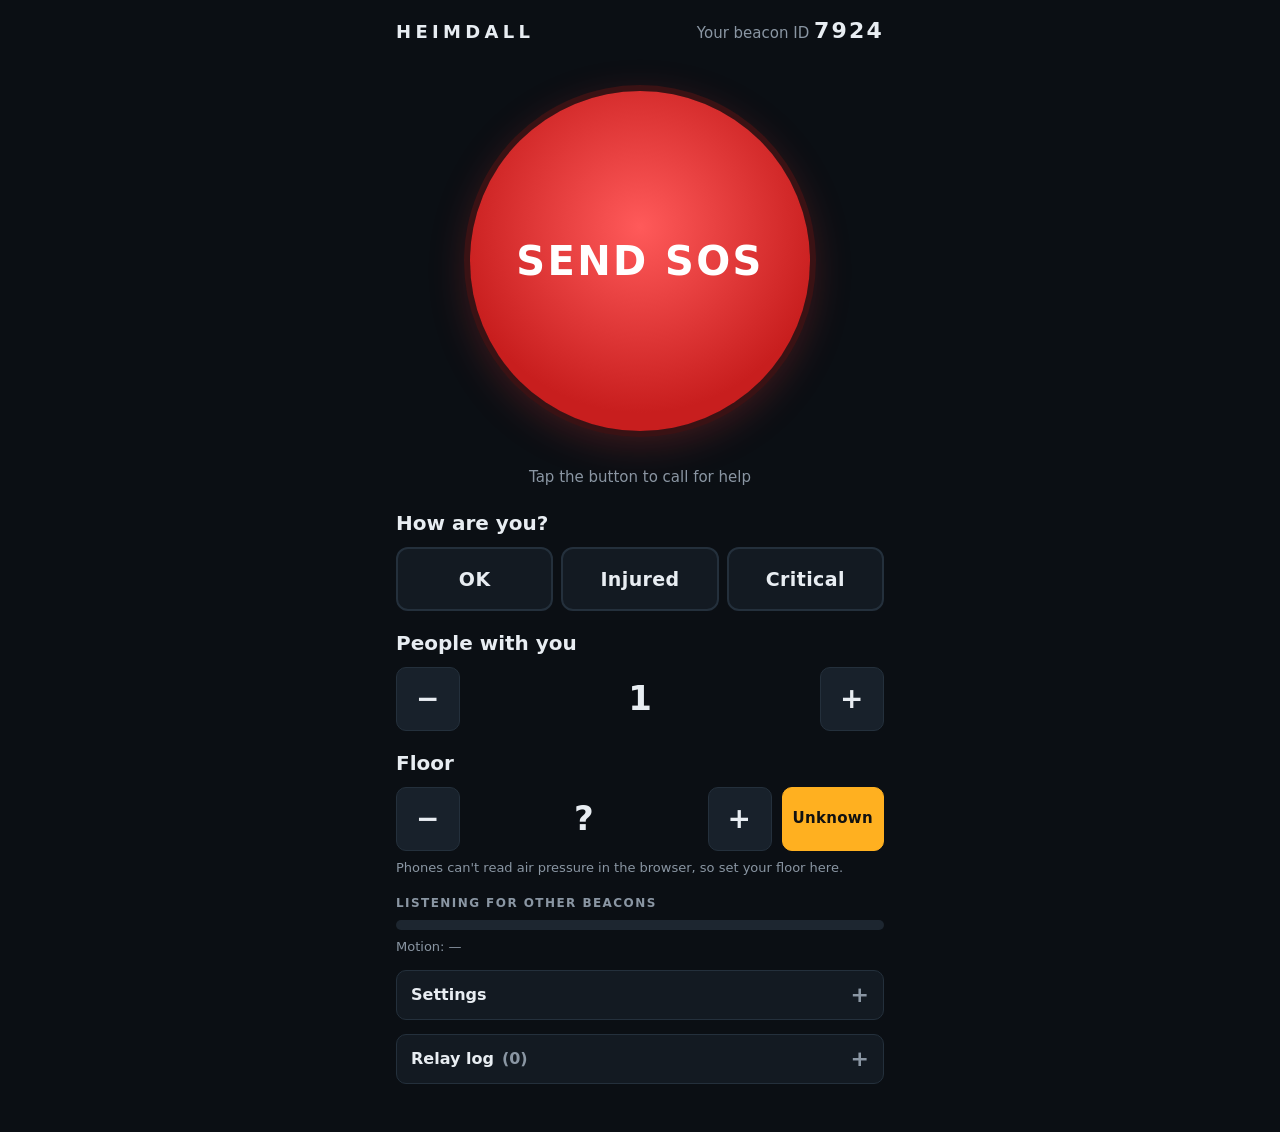
==== web/victim.html @ 30655db0 "G1: phone web app screens (role picker, operator, victim) with mock data Co-Authored-By: Claude Opus" ====
<!doctype html>
<html lang="en">
<head>
  <meta charset="utf-8">
  <meta name="viewport" content="width=device-width, initial-scale=1, viewport-fit=cover">
  <meta name="theme-color" content="#0b0f14">
  <title>HEIMDALL · SOS</title>
  <link rel="icon" href="data:,">
  <link rel="stylesheet" href="css/heimdall.css">
</head>
<body>
  <div class="knock-banner hidden" id="knock-banner" role="alert">
    Rescuers are near.<small>Tap 3 times on something hard.</small>
  </div>

  <div class="overlay hidden" id="fall-overlay" role="alertdialog" aria-labelledby="fall-title">
    <h2 id="fall-title">Fall detected</h2>
    <div>Sending SOS in</div>
    <div class="big" id="fall-sec">10</div>
    <div>seconds</div>
    <button type="button" class="btn" id="fall-cancel">Cancel</button>
  </div>

  <main class="vic">
    <header class="vic-head">
      <span class="brand">HEIMDALL</span>
      <span class="myid">Your beacon ID <b id="my-id">----</b></span>
    </header>

    <div class="sos-wrap" id="sos-wrap">
      <span class="ring"></span><span class="ring"></span><span class="ring"></span>
      <button type="button" class="sos" id="sos" aria-pressed="false">SEND SOS</button>
    </div>
    <div class="beacon-line" id="beacon-line" aria-live="polite"></div>
    <div class="err hidden" id="err" role="alert"></div>

    <section class="vsec" aria-labelledby="h-status">
      <h2 id="h-status">How are you?</h2>
      <div class="status-row">
        <button type="button" class="stbtn" data-s="ok" aria-pressed="false">OK</button>
        <button type="button" class="stbtn" data-s="injured" aria-pressed="false">Injured</button>
        <button type="button" class="stbtn" data-s="critical" aria-pressed="false">Critical</button>
      </div>
    </section>

    <section class="vsec" aria-labelledby="h-people">
      <h2 id="h-people">People with you</h2>
      <div class="stepper">
        <button type="button" class="btn" id="people-minus" aria-label="Fewer people">&minus;</button>
        <span class="val" id="people-val">1</span>
        <button type="button" class="btn" id="people-plus" aria-label="More people">+</button>
      </div>
    </section>

    <section class="vsec" aria-labelledby="h-floor">
      <h2 id="h-floor">Floor</h2>
      <div class="stepper">
        <button type="button" class="btn" id="floor-minus" aria-label="Lower floor">&minus;</button>
        <span class="val" id="floor-val">?</span>
        <button type="button" class="btn" id="floor-plus" aria-label="Higher floor">+</button>
        <button type="button" class="btn unk" id="floor-unk">Unknown</button>
      </div>
      <p class="note">Phones can't read air pressure in the browser, so set your floor here.</p>
    </section>

    <section class="vsec">
      <p class="label">Listening for other beacons</p>
      <div class="meter"><i id="mic-meter"></i></div>
      <p class="note" id="motion-line">Motion: —</p>
    </section>

    <details class="fold" id="settings">
      <summary>Settings</summary>
      <div class="fold-body">
        <div class="toggle-row"><span>Relay other beacons<small>Repeat SOS calls this phone hears</small></span>
          <label class="switch"><input type="checkbox" id="set-relay" aria-label="Relay other beacons"><i></i></label></div>
        <div class="toggle-row"><span>Auto-SOS on fall<small>Start the SOS after a hard fall</small></span>
          <label class="switch"><input type="checkbox" id="set-fall" aria-label="Auto-SOS on fall"><i></i></label></div>
        <div class="toggle-row"><span>Demo speed<small>8-second bursts</small></span>
          <label class="switch"><input type="checkbox" id="set-demo" aria-label="Demo speed"><i></i></label></div>
        <div class="toggle-row"><span>Beacon ID<small>4 characters, 0-9 and A-F</small></span>
          <span class="id-edit"><input id="set-id" maxlength="4" autocomplete="off" spellcheck="false" aria-label="Beacon ID"><button type="button" class="btn" id="set-id-save">Save</button></span></div>
      </div>
    </details>

    <details class="fold" id="relay-fold">
      <summary>Relay log <span class="count" id="log-count">(0)</span></summary>
      <div class="fold-body">
        <ul class="log" id="log"></ul>
        <p class="log-empty" id="log-empty">Nothing heard yet.</p>
      </div>
    </details>
  </main>

  <script src="js/ui-victim.js"></script>
  <script>
    const MOCK = new URLSearchParams(location.search).has('mock') || location.protocol === 'file:';
    const files = MOCK ? ['js/mock.js'] : ['js/heimdall-modem.js', 'js/victim-logic.js'];
    for (const f of files) { const s = document.createElement('script'); s.src = f; s.async = false; document.body.appendChild(s); }
  </script>
</body>
</html>
---- web/css/heimdall.css ----
/* HEIMDALL — shared styles. Dark, night-ops theme. No web fonts, no external assets. */
:root {
  --bg: #0b0f14;
  --panel: #131a22;
  --panel-2: #18212b;
  --line: #24303c;
  --text: #e8edf2;
  --muted: #8a96a3;
  --accent: #ffb020;
  --critical: #ff4d4d;
  --injured: #ff8a3d;
  --noresp: #8aa4c8;
  --ok: #39d98a;
  --relayed: #a78bfa;
  --off: #55606b;
  --radius: 10px;
  --tap: 48px;
}

* { box-sizing: border-box; }
html, body { margin: 0; padding: 0; }
body {
  background: var(--bg);
  color: var(--text);
  font-family: system-ui, -apple-system, "Segoe UI", Roboto, sans-serif;
  font-size: 16px;
  line-height: 1.4;
  -webkit-font-smoothing: antialiased;
  -webkit-tap-highlight-color: transparent;
  min-height: 100vh;
  overflow-x: hidden;
}
.num, .tabular { font-variant-numeric: tabular-nums; }
button, input, select { font: inherit; color: inherit; }
button { cursor: pointer; }
a { color: var(--accent); }
.muted { color: var(--muted); }
.hidden { display: none !important; }
:focus-visible { outline: 2px solid var(--accent); outline-offset: 2px; }

.panel {
  background: var(--panel);
  border: 1px solid var(--line);
  border-radius: var(--radius);
  padding: 14px;
}
.label {
  font-size: 12px;
  letter-spacing: 0.12em;
  text-transform: uppercase;
  color: var(--muted);
  margin: 0 0 8px;
  font-weight: 600;
}
.btn {
  min-height: var(--tap);
  min-width: var(--tap);
  padding: 0 18px;
  border-radius: var(--radius);
  border: 1px solid var(--line);
  background: var(--panel-2);
  font-weight: 600;
  letter-spacing: 0.02em;
}
.btn:active { transform: translateY(1px); }
.btn.on { background: var(--accent); color: #111; border-color: var(--accent); }

/* ---------- Role picker ---------- */
.picker {
  max-width: 460px;
  margin: 0 auto;
  padding: 48px 16px 32px;
  min-height: 100vh;
  display: flex;
  flex-direction: column;
  align-items: center;
  text-align: center;
}
.picker .mark { width: 112px; height: 112px; margin-bottom: 20px; }
.wordmark {
  font-size: 40px;
  font-weight: 800;
  letter-spacing: 0.28em;
  margin: 0;
  padding-left: 0.28em; /* optically center tracked text */
}
.tagline { color: var(--muted); margin: 8px 0 40px; font-size: 16px; }
.role-btn {
  display: flex;
  align-items: center;
  gap: 16px;
  width: 100%;
  min-height: 84px;
  padding: 16px 20px;
  margin-bottom: 14px;
  border-radius: 14px;
  border: 1px solid var(--line);
  background: var(--panel);
  text-decoration: none;
  color: var(--text);
  text-align: left;
}
.role-btn:active { transform: translateY(1px); }
.role-btn svg { flex: 0 0 auto; }
.role-btn strong { display: block; font-size: 20px; }
.role-btn span { color: var(--muted); font-size: 14px; }
.role-btn.help { border-color: var(--critical); background: #2a1215; }
.role-btn.help strong { color: #ff8080; }
.role-btn.op { border-color: #4a3a14; }
.role-btn.op strong { color: var(--accent); }
.coming { margin-top: 10px; color: var(--muted); font-size: 14px; text-decoration: none; padding: 14px; }
.warn {
  margin-top: 24px;
  padding: 10px 14px;
  border-radius: var(--radius);
  border: 1px solid #5a4313;
  background: #241b08;
  color: var(--accent);
  font-size: 14px;
}
.foot { margin-top: auto; padding-top: 32px; font-size: 12px; color: var(--off); letter-spacing: 0.1em; }

/* ---------- Status chips ---------- */
.chip {
  display: inline-flex;
  align-items: center;
  gap: 6px;
  padding: 3px 10px;
  border-radius: 999px;
  font-size: 12px;
  font-weight: 700;
  letter-spacing: 0.06em;
  text-transform: uppercase;
  border: 1px solid currentColor;
  white-space: nowrap;
}
.s-critical { color: var(--critical); }
.s-injured { color: var(--injured); }
.s-no_response { color: var(--noresp); }
.s-ok { color: var(--ok); }
.relay { color: var(--relayed); }

/* ---------- Operator ---------- */
.op-top {
  position: sticky;
  top: 0;
  z-index: 10;
  background: var(--bg);
  border-bottom: 1px solid var(--line);
  padding: 10px 16px;
  display: flex;
  flex-wrap: wrap;
  align-items: center;
  gap: 8px 12px;
}
.op-title { font-weight: 800; letter-spacing: 0.16em; font-size: 15px; margin-right: auto; }
.op-title span { color: var(--muted); font-weight: 600; letter-spacing: 0.04em; }
.pill {
  display: inline-flex; align-items: center; gap: 6px;
  padding: 4px 10px; border-radius: 999px; font-size: 12px; font-weight: 700;
  letter-spacing: 0.08em; text-transform: uppercase; border: 1px solid var(--line);
  background: var(--panel);
}
.pill::before { content: ""; width: 8px; height: 8px; border-radius: 50%; background: currentColor; }
.pill.live { color: var(--ok); }
.pill.mock { color: var(--accent); }
.pill.lost { color: var(--critical); animation: blink 1s steps(2) infinite; }
.pill.connecting { color: var(--noresp); }
.topchip { font-size: 13px; color: var(--muted); white-space: nowrap; }
.topchip b { color: var(--text); font-weight: 600; }
.compass { display: inline-flex; align-items: center; gap: 6px; }
.compass svg { width: 22px; height: 22px; }
.mode-toggle { display: inline-flex; border: 1px solid var(--line); border-radius: var(--radius); overflow: hidden; }
.mode-toggle button {
  min-height: 40px; min-width: 64px; padding: 0 12px; border: 0; background: var(--panel);
  font-size: 13px; font-weight: 700; letter-spacing: 0.08em; color: var(--muted);
}
.mode-toggle button.on { background: var(--accent); color: #111; }
.health { display: inline-flex; gap: 8px; align-items: center; }
.hdot { display: inline-flex; align-items: center; gap: 4px; font-size: 11px; color: var(--muted); text-transform: uppercase; letter-spacing: 0.06em; }
.hdot i { width: 9px; height: 9px; border-radius: 50%; background: var(--off); display: inline-block; }
.hdot.ok i { background: var(--ok); }
.hdot.error i { background: var(--critical); box-shadow: 0 0 6px var(--critical); }

.op-main {
  padding: 12px 16px 32px;
  display: grid;
  gap: 12px;
  grid-template-columns: minmax(0, 1fr);
  max-width: 1400px;
  margin: 0 auto;
}
.op-col { display: grid; gap: 12px; align-content: start; min-width: 0; }
@media (min-width: 900px) {
  .op-main { grid-template-columns: minmax(0, 1.1fr) minmax(0, 1fr); }
}

.thermal-wrap {
  position: relative;
  width: 100%;
  aspect-ratio: 4 / 3;
  background: #000;
  border-radius: var(--radius);
  overflow: hidden;
  border: 1px solid var(--line);
}
.thermal-wrap > canvas, .thermal-wrap > img {
  /* fill (not cover) so normalized hotspot boxes line up with the image */
  position: absolute; inset: 0; width: 100%; height: 100%; object-fit: fill; display: block;
}
.thermal-tag {
  position: absolute; padding: 3px 8px; font-size: 12px; font-weight: 700;
  background: rgba(0, 0, 0, 0.6); border-radius: 6px; letter-spacing: 0.04em;
  font-variant-numeric: tabular-nums;
}
.thermal-tag.tl { top: 8px; left: 8px; color: var(--accent); }
.thermal-tag.tr { top: 8px; right: 8px; }
.thermal-tag.bl { bottom: 8px; left: 8px; color: var(--muted); }

.dial-panel { text-align: center; }
.dial { width: 100%; max-width: 340px; aspect-ratio: 1; margin: 0 auto; display: block; }
.instr {
  font-size: clamp(30px, 9vw, 44px);
  font-weight: 800;
  letter-spacing: 0.04em;
  margin: 8px 0 2px;
  color: var(--accent);
  font-variant-numeric: tabular-nums;
}
.instr.idle { color: var(--muted); font-size: 22px; }
.instr-sub { color: var(--muted); font-size: 14px; font-variant-numeric: tabular-nums; }
.instr-note { font-size: 13px; margin-top: 6px; }
.instr-note.relay { color: var(--relayed); }
.target-name { font-size: 13px; color: var(--muted); letter-spacing: 0.08em; text-transform: uppercase; margin-bottom: 2px; }
.target-name b { color: var(--text); }

.queue { display: grid; gap: 8px; }
.queue-empty { color: var(--muted); font-size: 14px; padding: 8px 0; }
.vcard {
  display: block; width: 100%; text-align: left;
  background: var(--panel-2); border: 1px solid var(--line); border-radius: var(--radius);
  padding: 12px; min-height: var(--tap); border-left-width: 4px;
}
.vcard.sel { outline: 2px solid var(--accent); outline-offset: -1px; }
.vcard.bl-critical { border-left-color: var(--critical); }
.vcard.bl-injured { border-left-color: var(--injured); }
.vcard.bl-no_response { border-left-color: var(--noresp); }
.vcard.bl-ok { border-left-color: var(--ok); }
.vcard.stopped { border-color: var(--critical); animation: pulse 1.2s ease-in-out infinite; }
.vrow { display: flex; align-items: center; gap: 8px; flex-wrap: wrap; }
.vrow + .vrow { margin-top: 6px; }
.vid { font-size: 20px; font-weight: 800; letter-spacing: 0.08em; font-variant-numeric: tabular-nums; }
.vbear { margin-left: auto; font-size: 18px; font-weight: 700; font-variant-numeric: tabular-nums; }
.vmeta { font-size: 13px; color: var(--muted); font-variant-numeric: tabular-nums; }
.vmeta b { color: var(--text); font-weight: 600; }
.badge {
  font-size: 11px; font-weight: 700; letter-spacing: 0.08em; text-transform: uppercase;
  padding: 2px 8px; border-radius: 4px; background: #222b35; color: var(--text);
}
.badge.relay { background: #2a2140; color: var(--relayed); }
.badge.knock { background: #3a2b0d; color: var(--accent); }
.badge.stop { background: var(--critical); color: #fff; }
.battery { display: inline-flex; gap: 2px; align-items: center; }
.battery i { width: 5px; height: 11px; border-radius: 1px; background: #2c3742; display: inline-block; }
.battery i.f { background: var(--ok); }
.battery.low i.f { background: var(--critical); }
.moveicon { display: inline-flex; align-items: center; gap: 4px; }

.sensors { display: grid; grid-template-columns: repeat(2, minmax(0, 1fr)); gap: 8px; }
.scard { background: var(--panel-2); border: 1px solid var(--line); border-radius: var(--radius); padding: 10px 12px; min-width: 0; }
.scard .label { margin-bottom: 4px; }
.sbig { font-size: 20px; font-weight: 700; font-variant-numeric: tabular-nums; }
.sline { font-size: 13px; color: var(--muted); font-variant-numeric: tabular-nums; overflow-wrap: anywhere; }
.sline b { color: var(--text); font-weight: 600; }
.noisebars { display: flex; gap: 6px; align-items: flex-end; height: 42px; margin: 4px 0; }
.noisebars div { flex: 1; background: #24303c; border-radius: 2px; position: relative; height: 100%; }
.noisebars div i { position: absolute; left: 0; right: 0; bottom: 0; background: var(--noresp); border-radius: 2px; transition: height 0.3s; }
.quiet-badge { display: inline-block; margin-top: 2px; }

.aim .row { display: flex; align-items: center; gap: 12px; margin: 8px 0; }
.aim .row label { width: 44px; color: var(--muted); font-size: 13px; text-transform: uppercase; letter-spacing: 0.08em; }
.aim .row output { width: 56px; text-align: right; font-variant-numeric: tabular-nums; font-weight: 700; }
input[type="range"] { flex: 1; height: var(--tap); accent-color: var(--accent); }

.toast {
  position: fixed; left: 50%; bottom: 20px; transform: translateX(-50%) translateY(20px);
  background: var(--panel); border: 1px solid var(--accent); color: var(--text);
  padding: 10px 16px; border-radius: var(--radius); font-size: 14px; opacity: 0;
  transition: opacity 0.2s, transform 0.2s; pointer-events: none; z-index: 50; max-width: calc(100vw - 32px);
}
.toast.show { opacity: 1; transform: translateX(-50%) translateY(0); }

/* ---------- Victim ---------- */
.vic { max-width: 520px; margin: 0 auto; padding: 16px 16px 48px; }
.vic-head { display: flex; justify-content: space-between; align-items: baseline; gap: 12px; flex-wrap: wrap; }
.vic-head .brand { font-weight: 800; letter-spacing: 0.24em; font-size: 18px; }
.vic-head .myid { color: var(--muted); font-size: 15px; }
.vic-head .myid b { color: var(--text); font-size: 22px; letter-spacing: 0.1em; font-variant-numeric: tabular-nums; }

.sos-wrap { position: relative; width: 70vw; max-width: 340px; aspect-ratio: 1; margin: 44px auto 34px; }
.sos {
  position: absolute; inset: 0; border-radius: 50%; border: 0;
  background: radial-gradient(circle at 50% 40%, #ff5a5a, #c81e1e 70%);
  color: #fff; font-size: clamp(28px, 9vw, 40px); font-weight: 900; letter-spacing: 0.06em;
  box-shadow: 0 0 0 6px #3a1214, 0 10px 40px rgba(255, 60, 60, 0.25);
  z-index: 2; line-height: 1.1; padding: 12px;
}
.sos small { display: block; font-size: 0.42em; font-weight: 600; letter-spacing: 0.04em; margin-top: 6px; opacity: 0.9; }
.sos:active { transform: scale(0.98); }
.ring {
  position: absolute; inset: 0; border-radius: 50%; border: 3px solid var(--critical);
  opacity: 0; z-index: 1; pointer-events: none;
}
.sos-wrap.active .ring { animation: ring 2.4s ease-out infinite; }
.sos-wrap.active .ring:nth-child(2) { animation-delay: 0.8s; }
.sos-wrap.active .ring:nth-child(3) { animation-delay: 1.6s; }
.beacon-line { text-align: center; font-size: 17px; min-height: 26px; font-variant-numeric: tabular-nums; }
.beacon-line b { color: var(--accent); }
.beacon-idle { text-align: center; color: var(--muted); font-size: 15px; }

.vsec { margin-top: 18px; }
.vsec h2 { font-size: 20px; margin: 0 0 10px; }
.status-row { display: grid; grid-template-columns: repeat(3, 1fr); gap: 8px; }
.stbtn {
  min-height: 64px; border-radius: 12px; border: 2px solid var(--line); background: var(--panel);
  font-size: 19px; font-weight: 800; letter-spacing: 0.02em;
}
.stbtn[data-s="ok"].on { background: var(--ok); border-color: var(--ok); color: #062214; }
.stbtn[data-s="injured"].on { background: var(--injured); border-color: var(--injured); color: #2a1000; }
.stbtn[data-s="critical"].on { background: var(--critical); border-color: var(--critical); color: #fff; }
.stepper { display: flex; align-items: center; gap: 10px; }
.stepper .btn { min-width: 64px; min-height: 64px; font-size: 28px; padding: 0; }
.stepper .val { flex: 1; text-align: center; font-size: 34px; font-weight: 800; font-variant-numeric: tabular-nums; }
.stepper .btn.unk { font-size: 15px; min-width: 92px; padding: 0 10px; }
.note { font-size: 13px; color: var(--muted); margin: 8px 0 0; }

.meter { height: 10px; background: #1d2630; border-radius: 5px; overflow: hidden; }
.meter i { display: block; height: 100%; width: 0; background: var(--noresp); transition: width 0.12s linear; }

details.fold { margin-top: 14px; background: var(--panel); border: 1px solid var(--line); border-radius: var(--radius); }
details.fold > summary {
  min-height: var(--tap); display: flex; align-items: center; padding: 0 14px; font-weight: 700;
  cursor: pointer; list-style: none; gap: 8px;
}
details.fold > summary::-webkit-details-marker { display: none; }
details.fold > summary::after { content: "+"; margin-left: auto; color: var(--muted); font-size: 22px; }
details.fold[open] > summary::after { content: "\2212"; }
details.fold .fold-body { padding: 0 14px 14px; }
.count { color: var(--muted); font-weight: 600; font-variant-numeric: tabular-nums; }
.toggle-row { display: flex; align-items: center; justify-content: space-between; gap: 12px; min-height: 56px; border-top: 1px solid var(--line); }
.toggle-row:first-child { border-top: 0; }
.toggle-row span small { display: block; color: var(--muted); font-size: 13px; }
.switch { position: relative; width: 56px; height: 32px; flex: 0 0 auto; }
.switch input { opacity: 0; width: 100%; height: 100%; margin: 0; position: absolute; cursor: pointer; z-index: 1; }
.switch i { position: absolute; inset: 0; border-radius: 16px; background: #2c3742; transition: background 0.15s; }
.switch i::after { content: ""; position: absolute; top: 3px; left: 3px; width: 26px; height: 26px; border-radius: 50%; background: #fff; transition: transform 0.15s; }
.switch input:checked + i { background: var(--ok); }
.switch input:checked + i::after { transform: translateX(24px); }
.id-edit { display: flex; gap: 8px; }
.id-edit input {
  width: 110px; min-height: var(--tap); padding: 0 12px; border-radius: var(--radius); border: 1px solid var(--line);
  background: var(--bg); font-size: 20px; letter-spacing: 0.1em; text-transform: uppercase; font-variant-numeric: tabular-nums;
}
.log { list-style: none; margin: 0; padding: 0; max-height: 300px; overflow-y: auto; }
.log li { display: flex; gap: 10px; padding: 8px 0; border-top: 1px solid var(--line); font-size: 15px; }
.log li:first-child { border-top: 0; }
.log time { color: var(--muted); font-variant-numeric: tabular-nums; flex: 0 0 auto; }
.log .relay { font-weight: 600; }
.log-empty { color: var(--muted); font-size: 14px; }

.knock-banner {
  position: fixed; top: 0; left: 0; right: 0; z-index: 40;
  background: var(--accent); color: #111; padding: 22px 16px;
  font-size: clamp(22px, 6vw, 30px); font-weight: 800; text-align: center; line-height: 1.2;
  box-shadow: 0 6px 30px rgba(0, 0, 0, 0.6); animation: flash 1s ease-in-out infinite alternate;
}
.knock-banner small { display: block; font-size: 0.6em; font-weight: 600; margin-top: 4px; }
.overlay {
  position: fixed; inset: 0; z-index: 60; background: #2a0709;
  display: flex; flex-direction: column; align-items: center; justify-content: center;
  padding: 24px 16px; text-align: center; gap: 16px;
}
.overlay h2 { font-size: clamp(26px, 7vw, 38px); margin: 0; }
.overlay .big { font-size: clamp(90px, 30vw, 160px); font-weight: 900; line-height: 1; color: var(--critical); font-variant-numeric: tabular-nums; }
.overlay .btn { min-height: 80px; width: 100%; max-width: 360px; font-size: 28px; background: #fff; color: #111; border: 0; border-radius: 16px; }
.err {
  margin-top: 12px; padding: 12px 14px; border-radius: var(--radius); background: #2a1215;
  border: 1px solid var(--critical); color: #ffb3b3; font-size: 15px;
}

@keyframes ring { 0% { transform: scale(1); opacity: 0.8; } 100% { transform: scale(1.32); opacity: 0; } }
@keyframes pulse { 0%, 100% { box-shadow: 0 0 0 0 rgba(255, 77, 77, 0.0); } 50% { box-shadow: 0 0 0 4px rgba(255, 77, 77, 0.55); } }
@keyframes blink { 50% { opacity: 0.4; } }
@keyframes flash { from { filter: brightness(1); } to { filter: brightness(1.15); } }
@media (prefers-reduced-motion: reduce) {
  *, *::before, *::after { animation-duration: 0.01ms !important; animation-iteration-count: 1 !important; transition: none !important; }
}
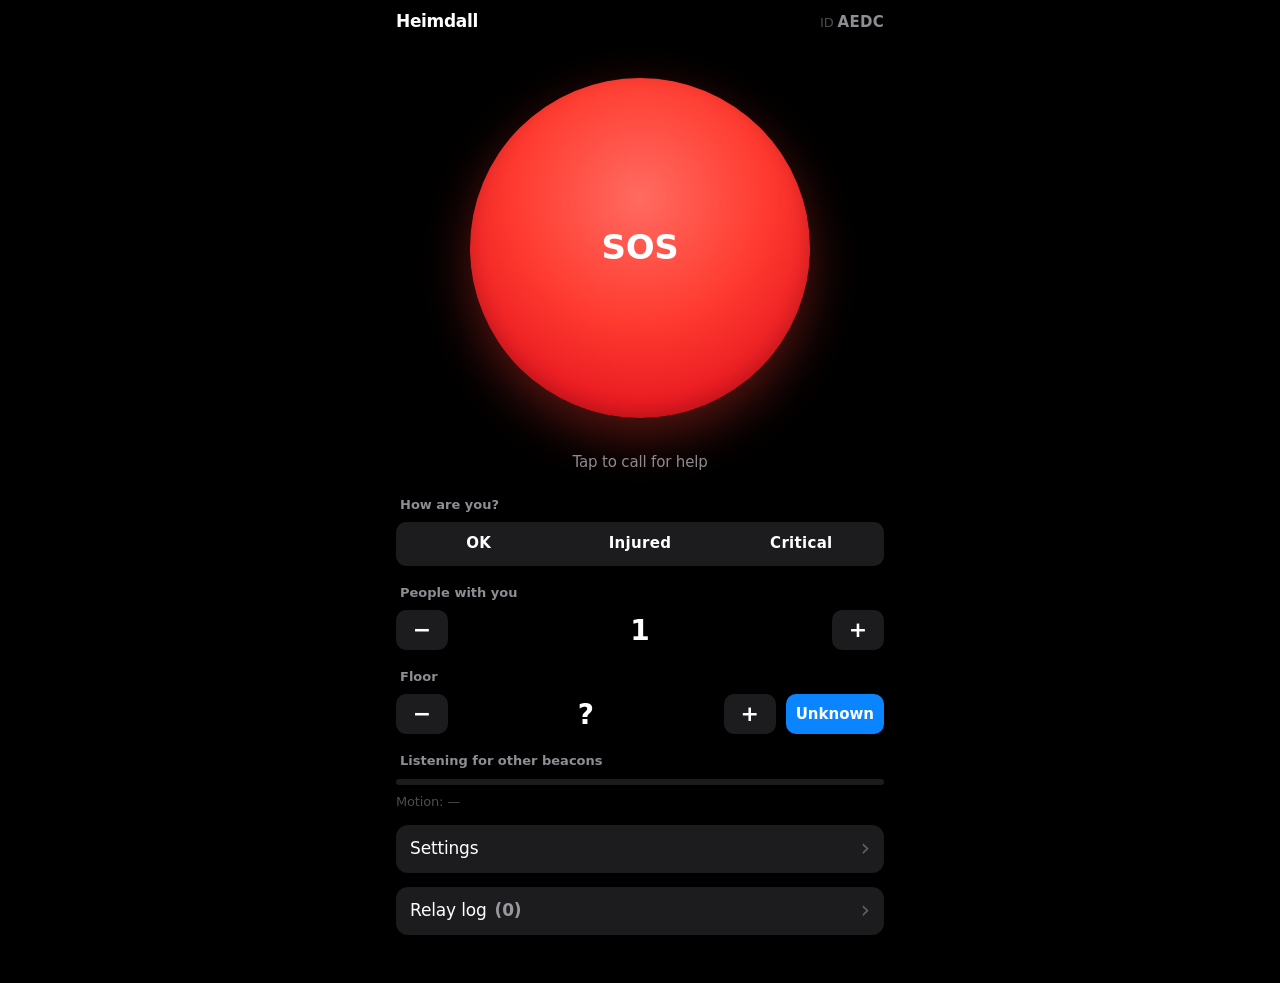
==== commit 70751f33: "ui: Maps look; the arrow follows the most urgent victim like the head; stage layout; panels appear w" ====
--- a/web/victim.html
+++ b/web/victim.html
@@ -3,10 +3,11 @@
 <head>
   <meta charset="utf-8">
   <meta name="viewport" content="width=device-width, initial-scale=1, viewport-fit=cover">
-  <meta name="theme-color" content="#0b0f14">
+  <meta name="theme-color" content="#000000">
   <title>HEIMDALL · SOS</title>
   <link rel="icon" href="data:,">
   <link rel="stylesheet" href="css/heimdall.css">
+  <link rel="stylesheet" href="css/maps.css">
 </head>
 <body>
   <div class="knock-banner hidden" id="knock-banner" role="alert">
@@ -23,8 +24,8 @@
 
   <main class="vic">
     <header class="vic-head">
-      <span class="brand">HEIMDALL</span>
-      <span class="myid">Your beacon ID <b id="my-id">----</b></span>
+      <span class="brand">Heimdall</span>
+      <span class="myid">ID <b id="my-id">----</b></span>
     </header>
 
     <div class="sos-wrap" id="sos-wrap">
--- a/web/css/heimdall.css
+++ b/web/css/heimdall.css
@@ -176,7 +176,7 @@
   font-size: 13px; font-weight: 700; letter-spacing: 0.08em; color: var(--muted);
 }
 .mode-toggle button.on { background: var(--accent); color: #111; }
-.health { display: inline-flex; gap: 8px; align-items: center; }
+.health { display: inline-flex; flex-wrap: wrap; gap: 4px 8px; align-items: center; max-width: 100%; }
 .hdot { display: inline-flex; align-items: center; gap: 4px; font-size: 11px; color: var(--muted); text-transform: uppercase; letter-spacing: 0.06em; }
 .hdot i { width: 9px; height: 9px; border-radius: 50%; background: var(--off); display: inline-block; }
 .hdot.ok i { background: var(--ok); }
@@ -193,6 +193,23 @@
 .op-col { display: grid; gap: 12px; align-content: start; min-width: 0; }
 @media (min-width: 900px) {
   .op-main { grid-template-columns: minmax(0, 1.1fr) minmax(0, 1fr); }
+}
+/* Stage layout (laptop on the projector): thermal | direction | triage side by side, no scrolling at 1280x720. */
+@media (min-width: 1100px) {
+  .op-main {
+    grid-template-columns: minmax(0, 1fr) minmax(0, 1fr) minmax(0, 1.15fr);
+    grid-template-areas: "thermal dial queue" "sensors dial queue" "aim dial queue";
+    align-items: start;
+  }
+  .op-col { display: contents; }
+  .op-main > .op-col > section[aria-label="Thermal view"] { grid-area: thermal; }
+  .op-main > .op-col > .dial-panel { grid-area: dial; }
+  .op-main > .op-col > section[aria-label="Triage queue"] { grid-area: queue; }
+  .op-main > .op-col > #sensors-panel { grid-area: sensors; }
+  .op-main > .op-col > #aim { grid-area: aim; }
+  .op-main .sensors { grid-template-columns: repeat(3, minmax(0, 1fr)); }
+  .op-main .scard .sbig { font-size: 17px; white-space: nowrap; }
+  .op-main .instr { font-size: clamp(28px, 2.6vw, 44px); white-space: nowrap; }
 }
 
 .thermal-wrap {
@@ -260,6 +277,10 @@
 .badge.relay { background: #2a2140; color: var(--relayed); }
 .badge.knock { background: #3a2b0d; color: var(--accent); }
 .badge.stop { background: var(--critical); color: #fff; }
+.badge.unconf { background: transparent; color: var(--muted); border: 1px solid var(--line); }
+.vcard.unconf { opacity: 0.6; }
+.vcard.unconf.sel { opacity: 0.85; }
+.vmeta.nofix { color: var(--relayed); }
 .battery { display: inline-flex; gap: 2px; align-items: center; }
 .battery i { width: 5px; height: 11px; border-radius: 1px; background: #2c3742; display: inline-block; }
 .battery i.f { background: var(--ok); }
--- a/web/css/maps.css
+++ b/web/css/maps.css
@@ -0,0 +1,256 @@
+/* HEIMDALL "Maps" look: loaded after heimdall.css on the operator and victim pages.
+   Apple Maps dark mode: black map, floating translucent cards, system colors, few labels.
+   Remove this one <link> to get the old look back. */
+:root {
+  --m-bg: #000;
+  --m-map: #0b0d10;
+  --m-card: rgba(28, 28, 30, 0.86);
+  --m-card-solid: #1c1c1e;
+  --m-fill: rgba(118, 118, 128, 0.24);
+  --m-sep: rgba(84, 84, 88, 0.55);
+  --m-text: #fff;
+  --m-text-2: rgba(235, 235, 245, 0.6);
+  --m-text-3: rgba(235, 235, 245, 0.32);
+  --m-blue: #0a84ff;
+  --m-red: #ff453a;
+  --m-orange: #ff9f0a;
+  --m-yellow: #ffd60a;
+  --m-green: #30d158;
+  --m-purple: #bf5af2;
+  --m-gray: #8e8e93;
+  --m-radius: 16px;
+  --m-shadow: 0 10px 30px rgba(0, 0, 0, 0.45);
+  /* keep the old variables in step so untouched rules match */
+  --bg: #000; --panel: var(--m-card-solid); --panel-2: #2c2c2e; --line: var(--m-sep); --text: #fff;
+  --muted: var(--m-text-2); --accent: var(--m-blue); --critical: var(--m-red); --injured: var(--m-orange);
+  --noresp: #64d2ff; --ok: var(--m-green); --relayed: var(--m-purple); --off: #48484a;
+}
+body {
+  background: var(--m-bg);
+  font-family: -apple-system, BlinkMacSystemFont, "SF Pro Text", "SF Pro Display", Inter, "Helvetica Neue", system-ui, sans-serif;
+  letter-spacing: -0.01em;
+}
+.label { display: none; }            /* no small-caps section labels: the layout says what each card is */
+:focus-visible { outline-color: var(--m-blue); }
+
+/* ---------------------------------------------------------------- operator: top bar */
+.op-top {
+  background: transparent; border: 0; padding: 14px 18px 4px; gap: 10px;
+  position: relative; z-index: 2;
+}
+.op-title { font-size: 17px; font-weight: 600; letter-spacing: -0.02em; text-transform: none; }
+.op-title span { display: none; }
+.pill { border-radius: 999px; border: 0; padding: 4px 10px; font-size: 12px; font-weight: 600; letter-spacing: 0; text-transform: none;
+  background: var(--m-fill); color: var(--m-text-2); }
+.pill.live { display: none; }        /* connected is the normal state: say nothing */
+.pill.lost { background: rgba(255, 69, 58, 0.18); color: var(--m-red); }
+.pill.mock { background: rgba(255, 214, 10, 0.16); color: var(--m-yellow); }
+.pill::before { display: none; }
+.topchip { background: var(--m-fill); border: 0; border-radius: 999px; padding: 4px 10px; font-size: 13px; color: var(--m-text-2); }
+.topchip b { color: var(--m-text); font-weight: 600; }
+.mode-toggle { background: var(--m-fill); border: 0; border-radius: 9px; padding: 2px; gap: 0; margin-left: auto; }
+.mode-toggle button { border: 0; border-radius: 7px; min-height: 30px; padding: 0 16px; font-size: 13px; font-weight: 600;
+  letter-spacing: 0; text-transform: none; background: transparent; color: var(--m-text); }
+.mode-toggle button.on { background: #636366; color: #fff; box-shadow: 0 2px 6px rgba(0, 0, 0, 0.35); }
+.health { gap: 8px; }
+.hdot { font-size: 0; gap: 0; }      /* a healthy module is just a dot */
+.hdot i { width: 8px; height: 8px; }
+.hdot.ok i { background: var(--m-green); box-shadow: none; }
+.hdot.off i { background: #48484a; }
+.hdot.error { font-size: 12px; font-weight: 600; color: var(--m-red); gap: 5px; text-transform: none; letter-spacing: 0; }
+.hdot.error i { background: var(--m-red); }
+
+/* ---------------------------------------------------------------- operator: layout */
+.op-main { padding: 8px 18px 18px; gap: 14px; max-width: none; }
+.op-col { display: contents; }
+.op-main { grid-template-columns: minmax(0, 1fr); grid-template-areas: "dial" "queue" "thermal" "sensors" "aim"; }
+.op-main section[aria-label="Thermal view"] { grid-area: thermal; }
+.op-main .dial-panel { grid-area: dial; }
+.op-main section[aria-label="Triage queue"] { grid-area: queue; }
+.op-main #sensors-panel { grid-area: sensors; }
+.op-main #aim { grid-area: aim; }
+@media (min-width: 760px) and (max-width: 1099px) {
+  .op-main { grid-template-columns: minmax(0, 1.2fr) minmax(0, 1fr); align-items: start;
+    grid-template-areas: "dial queue" "dial thermal" "dial sensors" "aim aim"; }
+}
+@media (min-width: 1100px) {
+  body { height: 100vh; overflow: hidden; }
+  .op-main {
+    height: calc(100vh - 58px);
+    grid-template-columns: minmax(330px, 0.95fr) minmax(0, 1.45fr) minmax(280px, 0.85fr);
+    grid-template-rows: auto auto 1fr;
+    grid-template-areas: "queue dial thermal" "queue dial sensors" "queue dial aim";
+    align-items: start;
+  }
+  .op-main section[aria-label="Triage queue"] { align-self: stretch; overflow: auto; }
+  .op-main .dial-panel { align-self: stretch; }
+}
+
+.panel { background: var(--m-card); border: 0; border-radius: var(--m-radius); box-shadow: var(--m-shadow);
+  -webkit-backdrop-filter: blur(30px) saturate(180%); backdrop-filter: blur(30px) saturate(180%); }
+
+/* ---------------------------------------------------------------- operator: direction (the "map") */
+.dial-panel { background: radial-gradient(120% 90% at 50% 55%, #11151b 0%, var(--m-map) 70%); box-shadow: none;
+  display: flex; flex-direction: column; align-items: stretch; padding: 14px; position: relative; }
+.navbar { display: flex; align-items: center; gap: 14px; background: var(--m-card-solid); border-radius: 14px;
+  padding: 12px 16px; box-shadow: var(--m-shadow); }
+.mnv { width: 46px; height: 46px; flex: none; fill: #fff; transition: transform 0.6s cubic-bezier(.2,.8,.2,1); }
+.navbar.idle .mnv { opacity: 0.2; }
+.navtext { min-width: 0; }
+.instr { margin: 0; text-align: left; color: #fff; font-size: 34px; font-weight: 700; letter-spacing: -0.03em; line-height: 1.05;
+  white-space: nowrap; text-transform: none; }
+.instr.idle { color: var(--m-text-2); font-size: 24px; }
+.instr .ideg { font-variant-numeric: tabular-nums; }
+.instr .iword { font-size: 22px; font-weight: 600; color: var(--m-text-2); margin-left: 8px; letter-spacing: -0.01em; }
+.target-name { margin: 2px 0 0; text-align: left; font-size: 15px; color: var(--m-text-2); letter-spacing: 0; text-transform: none; }
+.target-name b { color: #fff; font-weight: 600; }
+.instr-sub { min-height: 0; margin: 8px 2px 0; text-align: left; font-size: 13px; color: var(--m-text-3); }
+.instr-sub:empty { display: none; }
+.instr-note { margin: 8px 0 0; align-self: flex-start; text-align: left; font-size: 12px; font-weight: 600; }
+.instr-note:empty { display: none; }
+.instr-note.relay { color: var(--m-purple); background: rgba(191, 90, 242, 0.16); padding: 3px 10px; border-radius: 999px; }
+.instr-note.muted { color: var(--m-text-2); background: var(--m-fill); padding: 3px 10px; border-radius: 999px; }
+.op-main .instr { font-size: 34px; }
+.dial { width: 100%; max-width: none; flex: 1 1 auto; min-height: 0; max-height: 100%; margin: 6px auto 0; display: block; }
+@media (min-width: 1100px) { .dial { height: calc(100vh - 230px); width: auto; max-width: 100%; } }
+.dial .ring { fill: none; stroke: rgba(255, 255, 255, 0.07); stroke-width: 1; }
+.dial .ring.r0 { fill: rgba(255, 255, 255, 0.015); stroke: rgba(255, 255, 255, 0.12); }
+#dial-ticks line { stroke: rgba(255, 255, 255, 0.14); }
+#dial-ticks line:nth-child(6n+1) { stroke: rgba(255, 255, 255, 0.35); }
+.dial .front { fill: var(--m-text-3); font-size: 5.2px; font-weight: 600; text-anchor: middle; letter-spacing: 0.08em; }
+#dial-hist circle { fill: var(--m-blue); }
+.dial .cone { fill: url(#cone-grad); }
+.dial .route-casing { stroke: #0040a0; stroke-width: 11; stroke-linecap: round; }
+.dial .route { stroke: var(--m-blue); stroke-width: 7; stroke-linecap: round; }
+.dial .pin { fill: var(--m-red); stroke: #fff; stroke-width: 2.4; }
+.dial .pin-dot { fill: #fff; }
+#dial-arrow.st-injured .pin { fill: var(--m-orange); }
+#dial-arrow.st-no_response .pin { fill: #64d2ff; }
+#dial-arrow.st-ok .pin { fill: var(--m-green); }
+#dial-arrow { transition: opacity 0.4s; }
+.dial .puck-halo { fill: rgba(10, 132, 255, 0.2); }
+.dial .puck { fill: var(--m-blue); stroke: #fff; stroke-width: 3; }
+
+/* ---------------------------------------------------------------- operator: victims sheet */
+section[aria-label="Triage queue"] { padding: 8px 0 6px; }
+.grabber { width: 36px; height: 5px; border-radius: 3px; background: rgba(235, 235, 245, 0.25); margin: 0 auto 8px; }
+.label.sheet-title { display: flex; align-items: baseline; gap: 8px; margin: 2px 18px 6px; font-size: 22px; font-weight: 700;
+  letter-spacing: -0.02em; text-transform: none; color: #fff; }
+.label.sheet-title .count { font-size: 17px; font-weight: 600; color: var(--m-text-2); }
+.queue { gap: 0; }
+.queue-empty { margin: 6px 18px 10px; color: var(--m-text-2); font-size: 15px; }
+.vcard { display: flex; align-items: center; gap: 12px; width: 100%; text-align: left; background: transparent; border: 0;
+  border-radius: 0; padding: 10px 18px; margin: 0; color: var(--m-text); box-shadow: none; position: relative; }
+.vcard + .vcard::before { content: ""; position: absolute; top: 0; left: 74px; right: 0; height: 1px; background: var(--m-sep); transform: scaleY(0.5); }
+.vcard:hover { background: rgba(255, 255, 255, 0.04); }
+.vcard.sel { background: rgba(10, 132, 255, 0.18); }
+.vcard.unconf { opacity: 0.5; }
+.vcard.stopped { animation: none; box-shadow: none; border: 0; }
+.vglyph { flex: none; width: 44px; height: 44px; border-radius: 50%; display: grid; place-items: center; font-size: 22px; font-weight: 700;
+  color: #fff; background: var(--m-gray); position: relative; }
+.vglyph.g-critical { background: var(--m-red); }
+.vglyph.g-injured { background: var(--m-orange); }
+.vglyph.g-no_response { background: #64d2ff; color: #002b3d; }
+.vglyph.g-ok { background: var(--m-green); }
+.vcard.stopped .vglyph::after { content: ""; position: absolute; inset: -5px; border-radius: 50%; border: 2px solid var(--m-red);
+  animation: m-pulse 1.4s ease-out infinite; }
+@keyframes m-pulse { from { transform: scale(0.9); opacity: 1; } to { transform: scale(1.35); opacity: 0; } }
+.vbody { flex: 1 1 auto; min-width: 0; display: flex; flex-direction: column; gap: 1px; }
+.vtitle { font-size: 17px; font-weight: 600; letter-spacing: -0.01em; }
+.vid { font-size: inherit; font-weight: inherit; letter-spacing: 0; font-variant-numeric: tabular-nums; }
+.vsub { font-size: 15px; line-height: 1.3; color: var(--m-text-2); }
+.vtags { display: flex; flex-wrap: wrap; gap: 6px; margin-top: 5px; }
+.tag { font-size: 12px; font-weight: 600; padding: 2px 8px; border-radius: 999px; letter-spacing: 0; }
+.tag.stop { background: rgba(255, 69, 58, 0.2); color: #ff6961; }
+.tag.relay { background: rgba(191, 90, 242, 0.18); color: #da8fff; }
+.tag.knock { background: rgba(10, 132, 255, 0.2); color: #64b5ff; }
+.tag.unconf, .tag.nofix, .tag.batt { background: var(--m-fill); color: var(--m-text-2); }
+.vtrail { flex: none; display: flex; align-items: center; gap: 6px; color: var(--m-text-2); font-size: 15px; font-weight: 600; }
+.vtrail .vbear { font-variant-numeric: tabular-nums; }
+.vdir { width: 16px; height: 16px; fill: var(--m-blue); transition: transform 0.4s; }
+
+/* ---------------------------------------------------------------- operator: thermal picture-in-picture */
+section[aria-label="Thermal view"] { padding: 0; overflow: hidden; }
+.thermal-wrap { border-radius: var(--m-radius); border: 0; }
+.thermal-tag { background: rgba(0, 0, 0, 0.45); -webkit-backdrop-filter: blur(12px); backdrop-filter: blur(12px); border: 0;
+  border-radius: 999px; padding: 3px 9px; font-size: 12px; font-weight: 600; letter-spacing: 0; text-transform: none; color: #fff; }
+.thermal-tag.tr { display: none; }   /* pan/tilt is what the dial's blue cone shows */
+.thermal-tag.bl { color: var(--m-text-2); }
+.thermal-tag.tl { color: #fff; }
+
+/* ---------------------------------------------------------------- operator: sensors as small cards */
+#sensors-panel { background: transparent; box-shadow: none; padding: 0; -webkit-backdrop-filter: none; backdrop-filter: none; }
+.sensors { gap: 10px; }
+.op-main .sensors { grid-template-columns: repeat(2, minmax(0, 1fr)); }
+.scard { background: var(--m-card); border: 0; border-radius: 14px; padding: 12px 14px; box-shadow: var(--m-shadow);
+  -webkit-backdrop-filter: blur(30px) saturate(180%); backdrop-filter: blur(30px) saturate(180%); }
+.scard .sbig, .op-main .scard .sbig { font-size: 20px; font-weight: 700; letter-spacing: -0.02em; text-transform: none; }
+.scard .sline { font-size: 13px; color: var(--m-text-2); }
+.scard .sline:empty { display: none; }
+#sc-cam { display: none !important; } /* the mode switch and the dial already show the camera */
+.noisebars i { background: var(--m-blue); }
+.badge { text-transform: none; letter-spacing: 0; }
+.quiet-badge, .badge.knock.quiet-badge { background: rgba(48, 209, 88, 0.18); color: var(--m-green); border: 0; border-radius: 999px; }
+
+/* ---------------------------------------------------------------- operator: manual aim */
+#aim .row label { color: var(--m-text-2); font-size: 15px; }
+#aim input[type=range] { accent-color: var(--m-blue); }
+.btn { border: 0; border-radius: 12px; background: var(--m-fill); color: #fff; font-weight: 600; letter-spacing: 0; text-transform: none; }
+
+/* ---------------------------------------------------------------- victim page */
+.vic { padding-top: 10px; }
+.vic-head { align-items: baseline; }
+.vic-head .brand { font-size: 17px; font-weight: 600; letter-spacing: -0.02em; text-transform: none; }
+.vic-head .myid { font-size: 13px; color: var(--m-text-3); }
+.vic-head .myid b { font-size: 15px; color: var(--m-text-2); font-variant-numeric: tabular-nums; letter-spacing: 0.02em; }
+.sos-wrap .ring { border-color: rgba(255, 69, 58, 0.35); }
+.sos { background: radial-gradient(circle at 50% 35%, #ff6b61 0%, #ff3b30 45%, #d70015 100%); border: 0;
+  box-shadow: 0 18px 50px rgba(255, 59, 48, 0.35), inset 0 -6px 18px rgba(0, 0, 0, 0.18);
+  font-size: 34px; font-weight: 700; letter-spacing: -0.01em; text-transform: none; }
+.sos small { font-size: 15px; font-weight: 500; letter-spacing: 0; opacity: 0.85; }
+.beacon-line { font-size: 15px; color: var(--m-text-2); }
+.beacon-line b { color: #fff; font-weight: 600; }
+.beacon-idle { color: var(--m-text-2); }
+.vsec h2 { font-size: 13px; font-weight: 600; color: var(--m-text-2); text-transform: none; letter-spacing: 0; margin: 0 4px 8px; }
+.vsec .note { font-size: 13px; color: var(--m-text-3); }
+section[aria-labelledby="h-floor"] .note:not(#motion-line) { display: none; }   /* the floor buttons explain themselves */
+.status-row, .stgrid { gap: 0; background: var(--m-fill); border-radius: 10px; padding: 2px; }
+.stbtn { border: 0; border-radius: 8px; background: transparent; min-height: 40px; font-size: 15px; font-weight: 600; color: #fff; }
+.stbtn[aria-pressed="true"] { background: #636366; box-shadow: 0 2px 6px rgba(0, 0, 0, 0.35); }
+.stbtn[data-s="ok"][aria-pressed="true"] { background: var(--m-green); color: #00210b; }
+.stbtn[data-s="injured"][aria-pressed="true"] { background: var(--m-orange); color: #2b1a00; }
+.stbtn[data-s="critical"][aria-pressed="true"] { background: var(--m-red); }
+.stepper .btn { min-height: 40px; min-width: 52px; border-radius: 10px; font-size: 22px; }
+.stepper .val { font-size: 28px; font-weight: 700; }
+.stepper .btn.unk { font-size: 15px; }
+.stepper .btn.unk.on, .stepper .btn.unk[aria-pressed="true"] { background: var(--m-blue); color: #fff; }
+.vsec > p.label { display: block; font-size: 13px; font-weight: 600; color: var(--m-text-2); text-transform: none; letter-spacing: 0; margin: 0 4px 8px; }
+.meter { height: 6px; border-radius: 3px; background: var(--m-fill); border: 0; }
+.meter i { background: var(--m-blue); border-radius: 3px; }
+details.fold { background: var(--m-card-solid); border: 0; border-radius: 12px; }
+details.fold > summary { font-size: 17px; font-weight: 400; }
+details.fold > summary::after { content: "\203A"; font-size: 24px; color: var(--m-text-3); transition: transform 0.2s; }
+details.fold[open] > summary::after { content: "\203A"; transform: rotate(90deg); }
+.err { border-radius: 12px; border: 0; background: rgba(255, 159, 10, 0.14); color: var(--m-orange); font-size: 13px; }
+
+/* ---------------------------------------------------------------- big screens (projector at 1080p) */
+@media (min-width: 1600px) {
+  .op-title { font-size: 20px; }
+  .instr, .op-main .instr { font-size: 52px; }
+  .instr .iword { font-size: 30px; }
+  .mnv { width: 64px; height: 64px; }
+  .target-name { font-size: 19px; }
+  .instr-note { font-size: 14px; }
+  .label.sheet-title { font-size: 28px; }
+  .label.sheet-title .count { font-size: 21px; }
+  .vtitle { font-size: 21px; }
+  .vsub { font-size: 17px; }
+  .vglyph { width: 52px; height: 52px; font-size: 26px; }
+  .vcard + .vcard::before { left: 82px; }
+  .vtrail { font-size: 18px; }
+  .vdir { width: 20px; height: 20px; }
+  .tag { font-size: 13px; }
+  .scard .sbig, .op-main .scard .sbig { font-size: 24px; }
+  .scard .sline { font-size: 15px; }
+  .thermal-tag { font-size: 14px; }
+}
